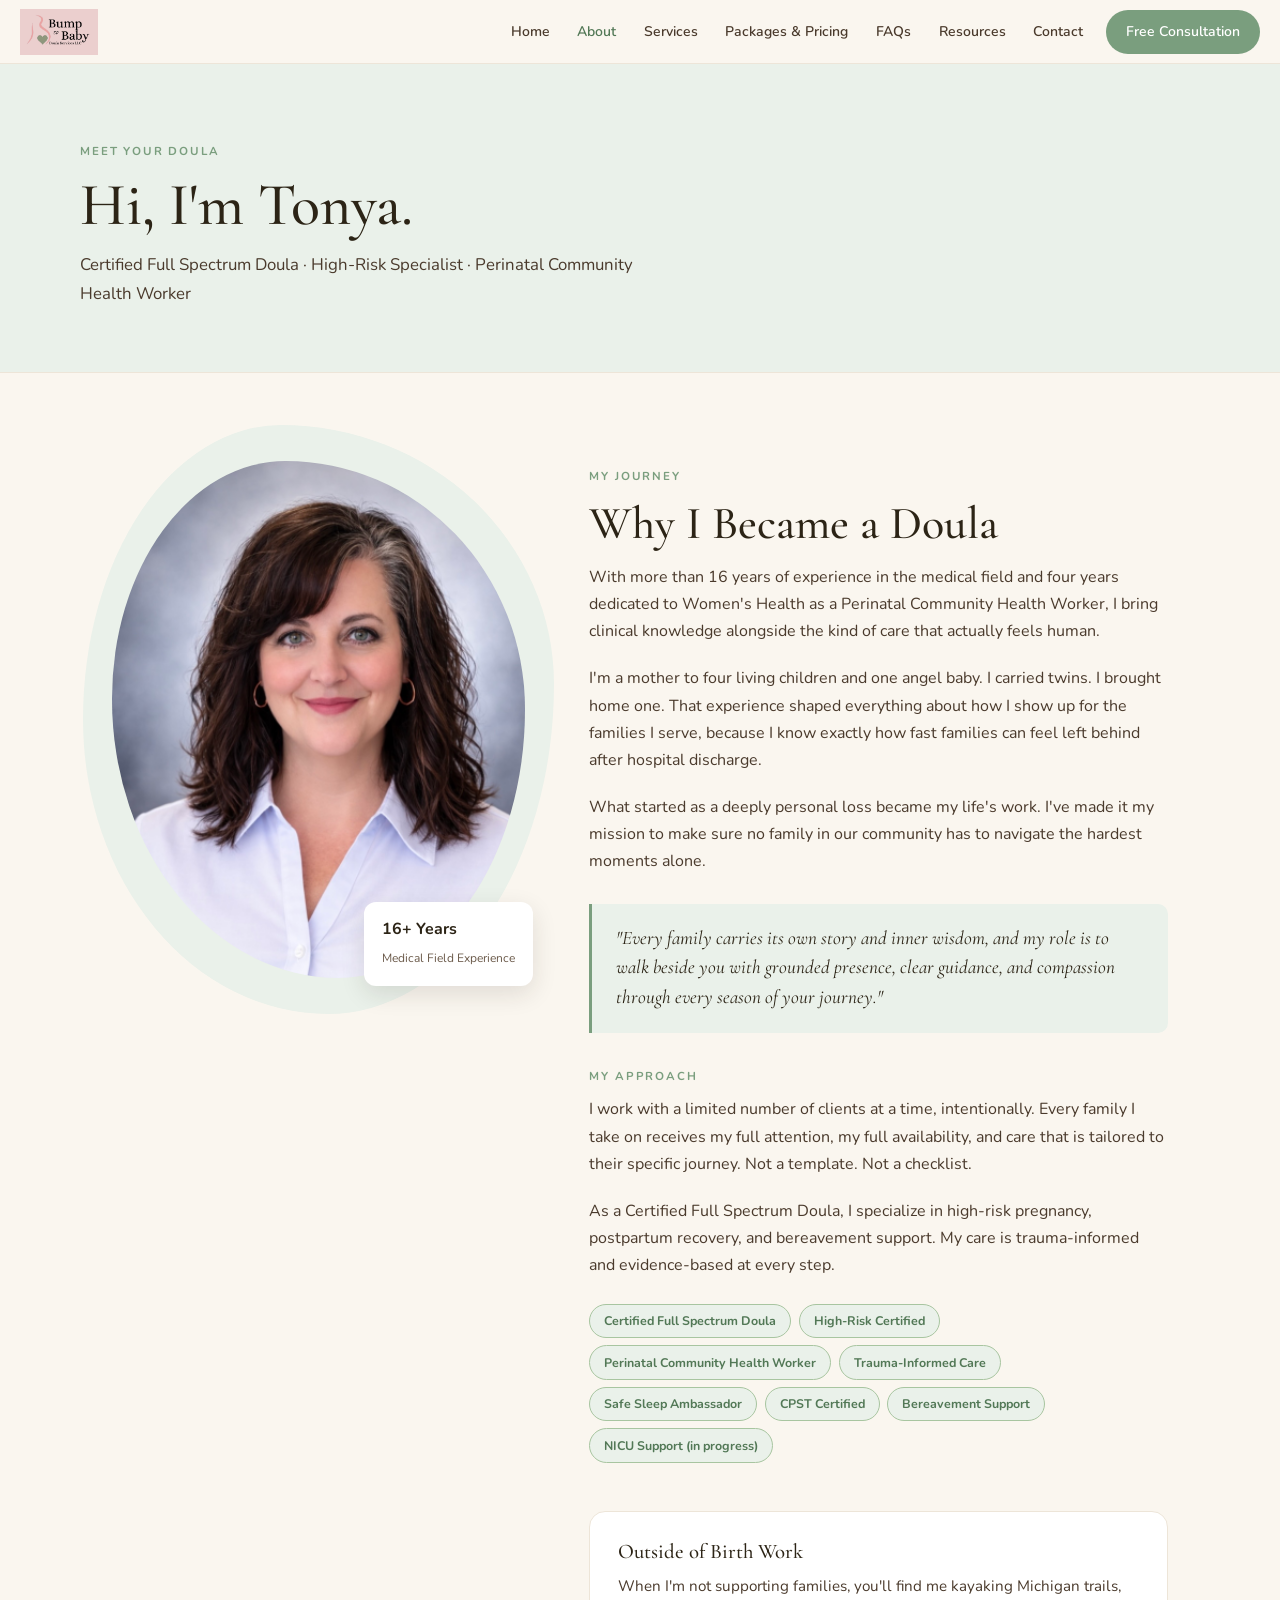
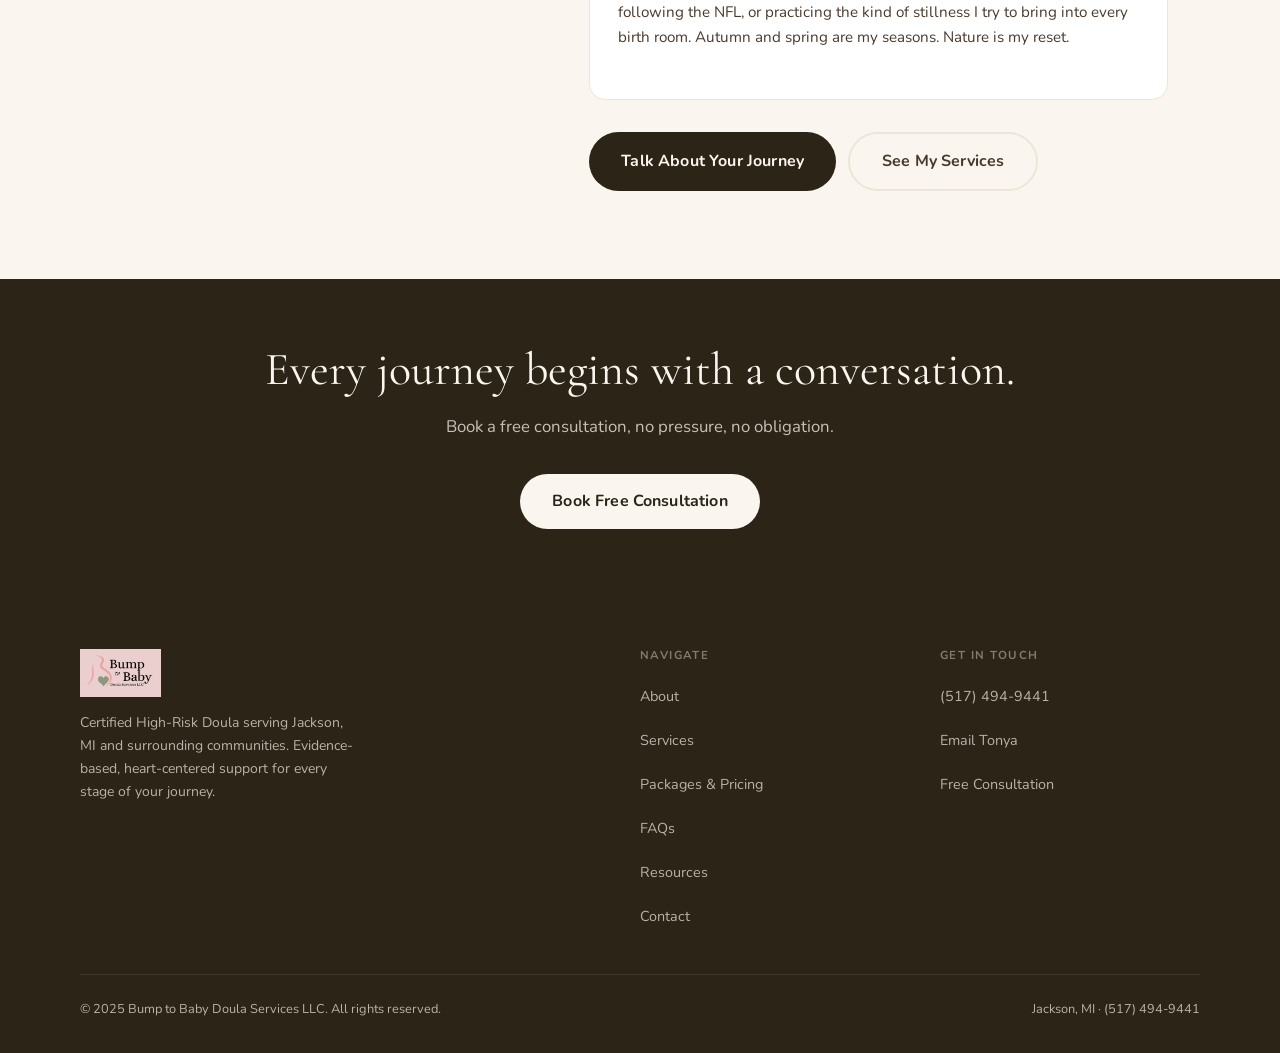
==== about.html @ 6fdf5f7a "Initial commit — Bump to Baby Doula Services website 7-page static site with carousel services, resp" ====
<!DOCTYPE html>
<html lang="en">
<head>
  <meta charset="UTF-8">
  <meta name="viewport" content="width=device-width, initial-scale=1.0">
  <title>About Tonya | Bump to Baby Doula Services</title>
  <meta name="description" content="Meet Tonya, Certified Full Spectrum Doula, High-Risk specialist, and Perinatal Community Health Worker serving Jackson, MI.">
  <link rel="stylesheet" href="styles.css">
  <style>
    .about-grid {
      display: grid;
      grid-template-columns: 1fr;
      gap: 3rem;
      align-items: start;
    }
    @media (min-width: 768px) {
      .about-grid { grid-template-columns: 5fr 7fr; gap: 4rem; }
    }

    .about-img-wrap { position: relative; }
    .about-blob {
      position: absolute; inset: -7%;
      background: var(--sage-pale);
      border-radius: 42% 58% 48% 52% / 50% 44% 56% 50%;
      z-index: 0;
    }
    .about-img-wrap img {
      position: relative; z-index: 1; width: 100%;
      border-radius: 42% 58% 45% 55% / 46% 48% 52% 54%;
      object-fit: cover; aspect-ratio: 4/5;
    }
    .about-cred-chip {
      position: absolute; bottom: -0.5rem; right: -0.5rem; z-index: 2;
      background: var(--white); border-radius: 12px;
      padding: 0.875rem 1.125rem;
      box-shadow: 0 8px 24px rgba(44,36,22,0.12);
    }
    .about-cred-chip strong { display: block; font-size: 1rem; color: var(--dark); }
    .about-cred-chip span { font-size: 0.75rem; color: var(--muted); }

    .about-text p { color: var(--mid); margin-bottom: 1.25rem; font-size: 1rem; }

    .pull-quote {
      background: var(--sage-pale);
      border-left: 3px solid var(--sage);
      border-radius: 0 10px 10px 0;
      padding: 1.25rem 1.5rem; margin: 1.75rem 0;
    }
    .pull-quote p {
      font-family: 'Cormorant Garamond', serif;
      font-size: 1.2rem; font-style: italic;
      color: var(--dark); line-height: 1.55; margin: 0;
    }

    .chip-row { display: flex; flex-wrap: wrap; gap: 0.45rem; margin-top: 1.5rem; }
    .chip {
      background: var(--sage-pale); color: var(--sage-dk);
      border: 1px solid var(--sage-lt);
      border-radius: 100px; padding: 0.35rem 0.875rem;
      font-size: 0.78rem; font-weight: 700;
    }

    .about-fun {
      margin-top: 3rem;
      background: var(--white);
      border: 1px solid var(--cream-dk);
      border-radius: 16px;
      padding: 1.75rem;
    }
    .about-fun h3 { font-size: 1.3rem; font-weight: 500; margin-bottom: 0.625rem; }
    .about-fun p { font-size: 0.95rem; color: var(--mid); }
  </style>
</head>
<body class="page-wrap" data-page="about.html">

<nav>
  <a href="index.html" class="nav-logo">
    <img src="Brand Assets/Logo.png" alt="Bump to Baby Doula Services">
  </a>
  <ul class="nav-links">
    <li><a href="index.html">Home</a></li>
    <li><a href="about.html">About</a></li>
    <li><a href="services.html">Services</a></li>
    <li><a href="packages.html">Packages &amp; Pricing</a></li>
    <li><a href="faq.html">FAQs</a></li>
    <li><a href="resources.html">Resources</a></li>
    <li><a href="contact.html">Contact</a></li>
    <li><a href="contact.html" class="nav-cta-btn">Free Consultation</a></li>
  </ul>
  <button class="hamburger" onclick="toggleMenu()" aria-label="Menu">
    <span></span><span></span><span></span>
  </button>
</nav>
<div class="mobile-menu" id="mob">
  <a href="index.html">Home</a>
  <a href="about.html">About</a>
  <a href="services.html">Services</a>
  <a href="packages.html">Packages &amp; Pricing</a>
  <a href="faq.html">FAQs</a>
  <a href="resources.html">Resources</a>
  <a href="contact.html">Contact</a>
  <a href="contact.html" class="mob-cta">Book Free Consultation</a>
</div>

<div class="page-hero">
  <div class="page-hero-in">
    <span class="lbl">Meet Your Doula</span>
    <h1>Hi, I'm Tonya.</h1>
    <p>Certified Full Spectrum Doula · High-Risk Specialist · Perinatal Community Health Worker</p>
  </div>
</div>

<section>
  <div class="inner">
    <div class="about-grid">
      <div class="about-img-wrap rev">
        <div class="about-blob"></div>
        <img src="hiii.png" alt="Tonya, Certified High-Risk Doula">
        <div class="about-cred-chip">
          <strong>16+ Years</strong>
          <span>Medical Field Experience</span>
        </div>
      </div>

      <div class="about-text rev" style="transition-delay:0.1s">
        <span class="lbl">My Journey</span>
        <h2 class="h2">Why I Became a Doula</h2>
        <p>With more than 16 years of experience in the medical field and four years dedicated to Women's Health as a Perinatal Community Health Worker, I bring clinical knowledge alongside the kind of care that actually feels human.</p>
        <p>I'm a mother to four living children and one angel baby. I carried twins. I brought home one. That experience shaped everything about how I show up for the families I serve, because I know exactly how fast families can feel left behind after hospital discharge.</p>
        <p>What started as a deeply personal loss became my life's work. I've made it my mission to make sure no family in our community has to navigate the hardest moments alone.</p>

        <div class="pull-quote">
          <p>"Every family carries its own story and inner wisdom, and my role is to walk beside you with grounded presence, clear guidance, and compassion through every season of your journey."</p>
        </div>

        <span class="lbl">My Approach</span>
        <p>I work with a limited number of clients at a time, intentionally. Every family I take on receives my full attention, my full availability, and care that is tailored to their specific journey. Not a template. Not a checklist.</p>
        <p>As a Certified Full Spectrum Doula, I specialize in high-risk pregnancy, postpartum recovery, and bereavement support. My care is trauma-informed and evidence-based at every step.</p>

        <div class="chip-row">
          <span class="chip">Certified Full Spectrum Doula</span>
          <span class="chip">High-Risk Certified</span>
          <span class="chip">Perinatal Community Health Worker</span>
          <span class="chip">Trauma-Informed Care</span>
          <span class="chip">Safe Sleep Ambassador</span>
          <span class="chip">CPST Certified</span>
          <span class="chip">Bereavement Support</span>
          <span class="chip">NICU Support (in progress)</span>
        </div>

        <div class="about-fun">
          <h3>Outside of Birth Work</h3>
          <p>When I'm not supporting families, you'll find me kayaking Michigan trails, following the NFL, or practicing the kind of stillness I try to bring into every birth room. Autumn and spring are my seasons. Nature is my reset.</p>
        </div>

        <div style="margin-top:2rem; display:flex; flex-wrap:wrap; gap:0.75rem;">
          <a href="contact.html" class="btn btn-dark">Talk About Your Journey</a>
          <a href="services.html" class="btn btn-outline">See My Services</a>
        </div>
      </div>
    </div>
  </div>
</section>

<div class="cta-band">
  <h2>Every journey begins with a conversation.</h2>
  <p>Book a free consultation, no pressure, no obligation.</p>
  <a href="contact.html" class="btn btn-white">Book Free Consultation</a>
</div>

<footer>
  <div class="footer-in">
    <div class="footer-top">
      <div class="f-brand">
        <img src="Brand Assets/Logo.png" alt="Bump to Baby Doula Services">
        <p>Certified High-Risk Doula serving Jackson, MI and surrounding communities. Evidence-based, heart-centered support for every stage of your journey.</p>
      </div>
      <div class="f-col">
        <h4>Navigate</h4>
        <ul>
          <li><a href="about.html">About</a></li>
          <li><a href="services.html">Services</a></li>
          <li><a href="packages.html">Packages &amp; Pricing</a></li>
          <li><a href="faq.html">FAQs</a></li>
          <li><a href="resources.html">Resources</a></li>
          <li><a href="contact.html">Contact</a></li>
        </ul>
      </div>
      <div class="f-col">
        <h4>Get in Touch</h4>
        <ul>
          <li><a href="tel:5174949441">(517) 494-9441</a></li>
          <li><a href="mailto:bumpbabydoulaservices@gmail.com">Email Tonya</a></li>
          <li><a href="contact.html">Free Consultation</a></li>
        </ul>
      </div>
    </div>
    <div class="footer-bot">
      <p>&copy; 2025 Bump to Baby Doula Services LLC. All rights reserved.</p>
      <p>Jackson, MI · (517) 494-9441</p>
    </div>
  </div>
</footer>

<script>
  function toggleMenu() { document.getElementById('mob').classList.toggle('open'); }
  document.addEventListener('click', e => {
    const mob = document.getElementById('mob');
    if (mob.classList.contains('open') && !mob.contains(e.target) && !e.target.closest('.hamburger')) mob.classList.remove('open');
  });
  const page = location.pathname.split('/').pop() || 'index.html';
  document.querySelectorAll('.nav-links a, .mobile-menu a').forEach(a => {
    if (a.getAttribute('href') === page) a.classList.add('active');
  });
  const io = new IntersectionObserver(entries => {
    entries.forEach(e => { if (e.isIntersecting) { e.target.classList.add('in'); io.unobserve(e.target); } });
  }, { threshold: 0.1, rootMargin: '0px 0px -30px 0px' });
  document.querySelectorAll('.rev').forEach(el => io.observe(el));
</script>
</body>
</html>
---- styles.css ----
/* ================================================
   styles.css — Bump to Baby Doula Services LLC
   Mobile-first. All tap targets ≥ 44px.
   ================================================ */

@import url('https://fonts.googleapis.com/css2?family=Cormorant+Garamond:ital,wght@0,400;0,500;0,600;1,400;1,500;1,600&family=Nunito:wght@400;500;600;700&display=swap');

:root {
  --cream:      #FAF6EF;
  --cream-dk:   #EDE5D8;
  --sage:       #7A9E7E;
  --sage-dk:    #527856;   /* darker sage, 4.6:1 on white */
  --sage-lt:    #A8C5A0;
  --sage-pale:  #EAF1EA;
  --rose:       #B89090;
  --rose-pale:  #F5EDEC;
  --dark:       #2C2416;
  --mid:        #4A3A2C;   /* 7:1 on --cream */
  --muted:      #6B5A4A;   /* 4.6:1 on --cream */
  --white:      #ffffff;
}

*, *::before, *::after { margin: 0; padding: 0; box-sizing: border-box; }
html { scroll-behavior: smooth; }

body {
  font-family: 'Nunito', sans-serif;
  background: var(--cream);
  color: var(--dark);
  font-size: 17px;
  line-height: 1.7;
  -webkit-font-smoothing: antialiased;
}

h1, h2, h3, h4 {
  font-family: 'Cormorant Garamond', serif;
  line-height: 1.15;
  color: var(--dark);
}

img { display: block; max-width: 100%; }
a { text-decoration: none; }
button { font-family: 'Nunito', sans-serif; }

/* ── BUTTONS ─────────────────────────────────── */

.btn {
  display: inline-flex;
  align-items: center;
  justify-content: center;
  min-height: 50px;
  padding: 0.875rem 2rem;
  border-radius: 100px;
  font-family: 'Nunito', sans-serif;
  font-weight: 700;
  font-size: 1rem;
  cursor: pointer;
  border: none;
  transition: background 0.2s, transform 0.15s, border-color 0.2s, color 0.2s;
  letter-spacing: 0.01em;
}

.btn-sage  { background: var(--sage);   color: #fff; }
.btn-sage:hover  { background: var(--sage-dk); transform: translateY(-1px); }

.btn-dark  { background: var(--dark);   color: var(--cream); }
.btn-dark:hover  { background: #3d3422; transform: translateY(-1px); }

.btn-outline {
  background: transparent;
  color: var(--mid);
  border: 2px solid var(--cream-dk);
}
.btn-outline:hover { border-color: var(--sage); color: var(--sage); }

.btn-white { background: var(--cream); color: var(--dark); }
.btn-white:hover { background: #fff; }

/* Full-width on mobile */
@media (max-width: 600px) {
  .btn-hero { width: 100%; font-size: 1.05rem; min-height: 56px; }
}

/* Arrow link */
.arr-link {
  display: inline-flex;
  align-items: center;
  gap: 0.3rem;
  color: var(--sage-dk);
  font-weight: 700;
  font-size: 0.925rem;
  transition: gap 0.2s;
  min-height: 44px;
}
.arr-link:hover { gap: 0.55rem; }
.arr-link::after { content: '→'; }

/* ── NAVIGATION ──────────────────────────────── */

nav {
  position: fixed;
  top: 0; left: 0; right: 0;
  z-index: 200;
  background: rgba(250,246,239,0.97);
  backdrop-filter: blur(10px);
  -webkit-backdrop-filter: blur(10px);
  border-bottom: 1px solid var(--cream-dk);
  height: 64px;
  display: flex;
  align-items: center;
  padding: 0 1.25rem;
  justify-content: space-between;
}

.nav-logo img { height: 46px; width: auto; }

.nav-links {
  display: none;
  list-style: none;
  align-items: center;
  gap: 0.125rem;
}

.nav-links a {
  display: flex;
  align-items: center;
  min-height: 44px;
  padding: 0 0.8rem;
  font-size: 0.875rem;
  font-weight: 600;
  color: var(--mid);
  border-radius: 8px;
  transition: color 0.2s, background 0.2s;
  white-space: nowrap;
}
.nav-links a:hover       { color: var(--sage); background: var(--sage-pale); }
.nav-links a.active      { color: var(--sage-dk); }
.nav-links .nav-cta-btn  {
  background: var(--sage) !important;
  color: #fff !important;
  border-radius: 100px !important;
  padding: 0 1.25rem !important;
  margin-left: 0.5rem;
}
.nav-links .nav-cta-btn:hover { background: var(--sage-dk) !important; }

/* Hamburger */
.hamburger {
  background: none; border: none; cursor: pointer;
  display: flex; flex-direction: column; gap: 5px;
  align-items: center; justify-content: center;
  min-width: 44px; min-height: 44px; padding: 10px;
}
.hamburger span {
  display: block; width: 22px; height: 2px;
  background: var(--dark); border-radius: 2px;
  transition: all 0.3s;
}

/* Mobile menu */
.mobile-menu {
  display: none;
  position: fixed;
  top: 64px; left: 0; right: 0;
  z-index: 199;
  background: var(--cream);
  border-bottom: 2px solid var(--cream-dk);
  flex-direction: column;
}
.mobile-menu.open { display: flex; }

.mobile-menu a {
  display: flex;
  align-items: center;
  min-height: 52px;
  padding: 0 1.5rem;
  border-bottom: 1px solid var(--cream-dk);
  font-size: 1rem;
  font-weight: 600;
  color: var(--mid);
  transition: color 0.2s, background 0.2s;
}
.mobile-menu a:last-of-type { border-bottom: none; }
.mobile-menu a:hover  { color: var(--sage); background: var(--sage-pale); }
.mobile-menu a.active { color: var(--sage-dk); background: var(--sage-pale); }

.mob-cta {
  margin: 1rem 1.5rem 1.25rem;
  background: var(--dark) !important;
  color: var(--cream) !important;
  border-radius: 10px !important;
  justify-content: center !important;
  border-bottom: none !important;
  font-size: 1rem !important;
  font-weight: 700 !important;
  min-height: 52px !important;
}
.mob-cta:hover { background: #3d3422 !important; }

@media (min-width: 820px) {
  .nav-links { display: flex; }
  .hamburger { display: none; }
}

/* ── LAYOUT ──────────────────────────────────── */

.page-wrap { padding-top: 64px; }

.inner {
  max-width: 1120px;
  margin: 0 auto;
  padding: 4rem 1.25rem;
}
@media (min-width: 768px) { .inner { padding: 5.5rem 2rem; } }

/* ── TYPE UTILITIES ──────────────────────────── */

.lbl {
  display: inline-block;
  font-size: 0.72rem;
  font-weight: 700;
  letter-spacing: 0.16em;
  text-transform: uppercase;
  color: var(--sage);
  margin-bottom: 0.625rem;
}

.h2 {
  font-size: clamp(1.875rem, 5vw, 2.875rem);
  font-weight: 500;
  margin-bottom: 0.875rem;
}

.sub {
  font-size: 1.05rem;
  color: var(--mid);
  line-height: 1.75;
  max-width: 640px;
  margin-bottom: 2.5rem;
}

.tc { text-align: center; }
.tc .sub { margin-left: auto; margin-right: auto; }

/* ── SCROLL REVEAL ───────────────────────────── */

.rev {
  opacity: 0;
  transform: translateY(18px);
  transition: opacity 0.55s ease, transform 0.55s ease;
}
.rev.d1 { transition-delay: 0.08s; }
.rev.d2 { transition-delay: 0.16s; }
.rev.d3 { transition-delay: 0.24s; }
.rev.in { opacity: 1; transform: none; }

/* ── PAGE HERO (inner pages) ─────────────────── */

.page-hero {
  background: var(--sage-pale);
  border-bottom: 1px solid var(--cream-dk);
  padding: 3.5rem 1.25rem 3rem;
}
@media (min-width: 768px) { .page-hero { padding: 4.5rem 2rem 4rem; } }

.page-hero-in { max-width: 1120px; margin: 0 auto; }

.page-hero h1 {
  font-size: clamp(2.25rem, 6vw, 3.75rem);
  font-weight: 500;
  margin-bottom: 0.75rem;
  line-height: 1.1;
}
.page-hero p {
  font-size: 1.05rem;
  color: var(--mid);
  max-width: 560px;
  line-height: 1.75;
}

/* ── TESTIMONIALS ────────────────────────────── */

#testimonials-section { background: var(--sage-pale); }

.test-grid {
  display: grid;
  grid-template-columns: 1fr;
  gap: 1.25rem;
}
@media (min-width: 640px) { .test-grid { grid-template-columns: repeat(3, 1fr); } }

.test-card {
  background: var(--white);
  border-radius: 18px;
  padding: 2rem 1.75rem;
  border: 1px solid var(--cream-dk);
  position: relative;
}
.test-card::before {
  content: '\201C';
  font-family: 'Cormorant Garamond', serif;
  font-size: 6rem;
  color: var(--sage-lt);
  position: absolute;
  top: -0.75rem; left: 1.25rem;
  line-height: 1; opacity: 0.4;
  pointer-events: none;
}
.test-card blockquote {
  font-family: 'Cormorant Garamond', serif;
  font-size: 1.15rem;
  font-style: italic;
  color: var(--dark);
  line-height: 1.6;
  margin-bottom: 1rem;
  position: relative;
  z-index: 1;
}
.test-card cite {
  font-size: 0.82rem; font-weight: 700;
  color: var(--sage-dk); letter-spacing: 0.05em; font-style: normal;
}

/* ── CTA BAND ────────────────────────────────── */

.cta-band {
  background: var(--dark);
  padding: 4rem 1.25rem;
  text-align: center;
}
.cta-band h2 {
  color: var(--cream);
  font-size: clamp(1.875rem, 5vw, 2.875rem);
  font-weight: 400;
  margin-bottom: 1rem;
}
.cta-band p {
  color: rgba(250,246,239,0.75);
  font-size: 1.05rem;
  max-width: 520px;
  margin: 0 auto 2rem;
  line-height: 1.75;
}
@media (max-width: 600px) {
  .cta-band .btn { width: 100%; min-height: 56px; }
}

/* ── FOOTER ──────────────────────────────────── */

footer {
  background: var(--dark);
  color: rgba(250,246,239,0.68);
  padding: 3.5rem 1.25rem 2rem;
}
.footer-in { max-width: 1120px; margin: 0 auto; }
.footer-top {
  display: grid;
  grid-template-columns: 1fr;
  gap: 2.5rem;
  margin-bottom: 2.5rem;
}
@media (min-width: 640px) {
  .footer-top { grid-template-columns: 2fr 1fr 1fr; }
}
.f-brand img {
  display: block;
  width: auto;
  height: 48px;
  max-width: 160px;
  margin-bottom: 0.875rem;
}
.f-brand p { font-size: 0.875rem; line-height: 1.65; max-width: 280px; }

.f-col h4 {
  font-family: 'Nunito', sans-serif;
  font-size: 0.72rem;
  font-weight: 700;
  letter-spacing: 0.12em;
  text-transform: uppercase;
  color: rgba(250,246,239,0.42);
  margin-bottom: 1rem;
}
.f-col ul { list-style: none; display: flex; flex-direction: column; gap: 0.5rem; }
.f-col ul li a {
  display: flex;
  align-items: center;
  min-height: 36px;
  font-size: 0.9rem;
  color: rgba(250,246,239,0.68);
  transition: color 0.2s;
}
.f-col ul li a:hover { color: var(--sage-lt); }

.footer-bot {
  border-top: 1px solid rgba(250,246,239,0.1);
  padding-top: 1.5rem;
  display: flex;
  flex-wrap: wrap;
  justify-content: space-between;
  align-items: center;
  gap: 0.5rem;
}
.footer-bot p { font-size: 0.8rem; }

/* ── SHARED NAV + FOOTER SCRIPT HOOK ────────── */
/* JS sets .active on current-page link via data-page */
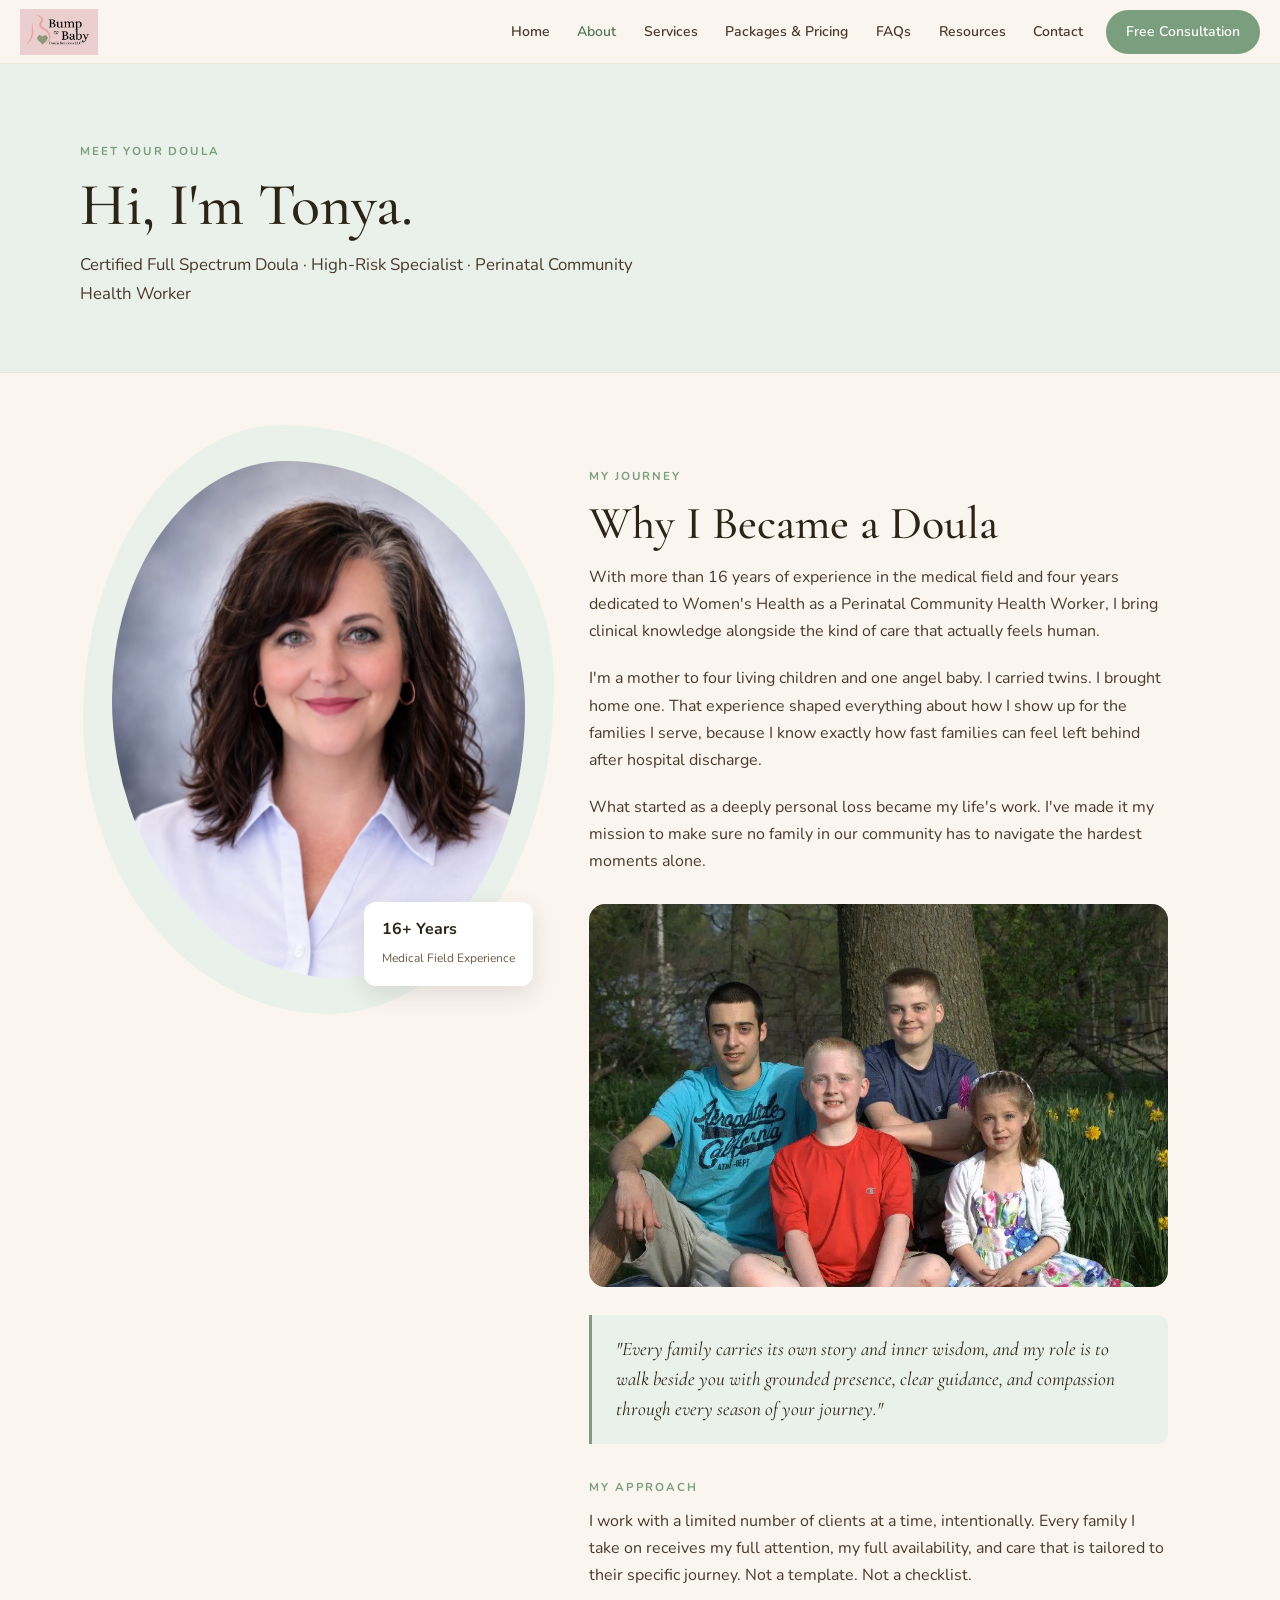
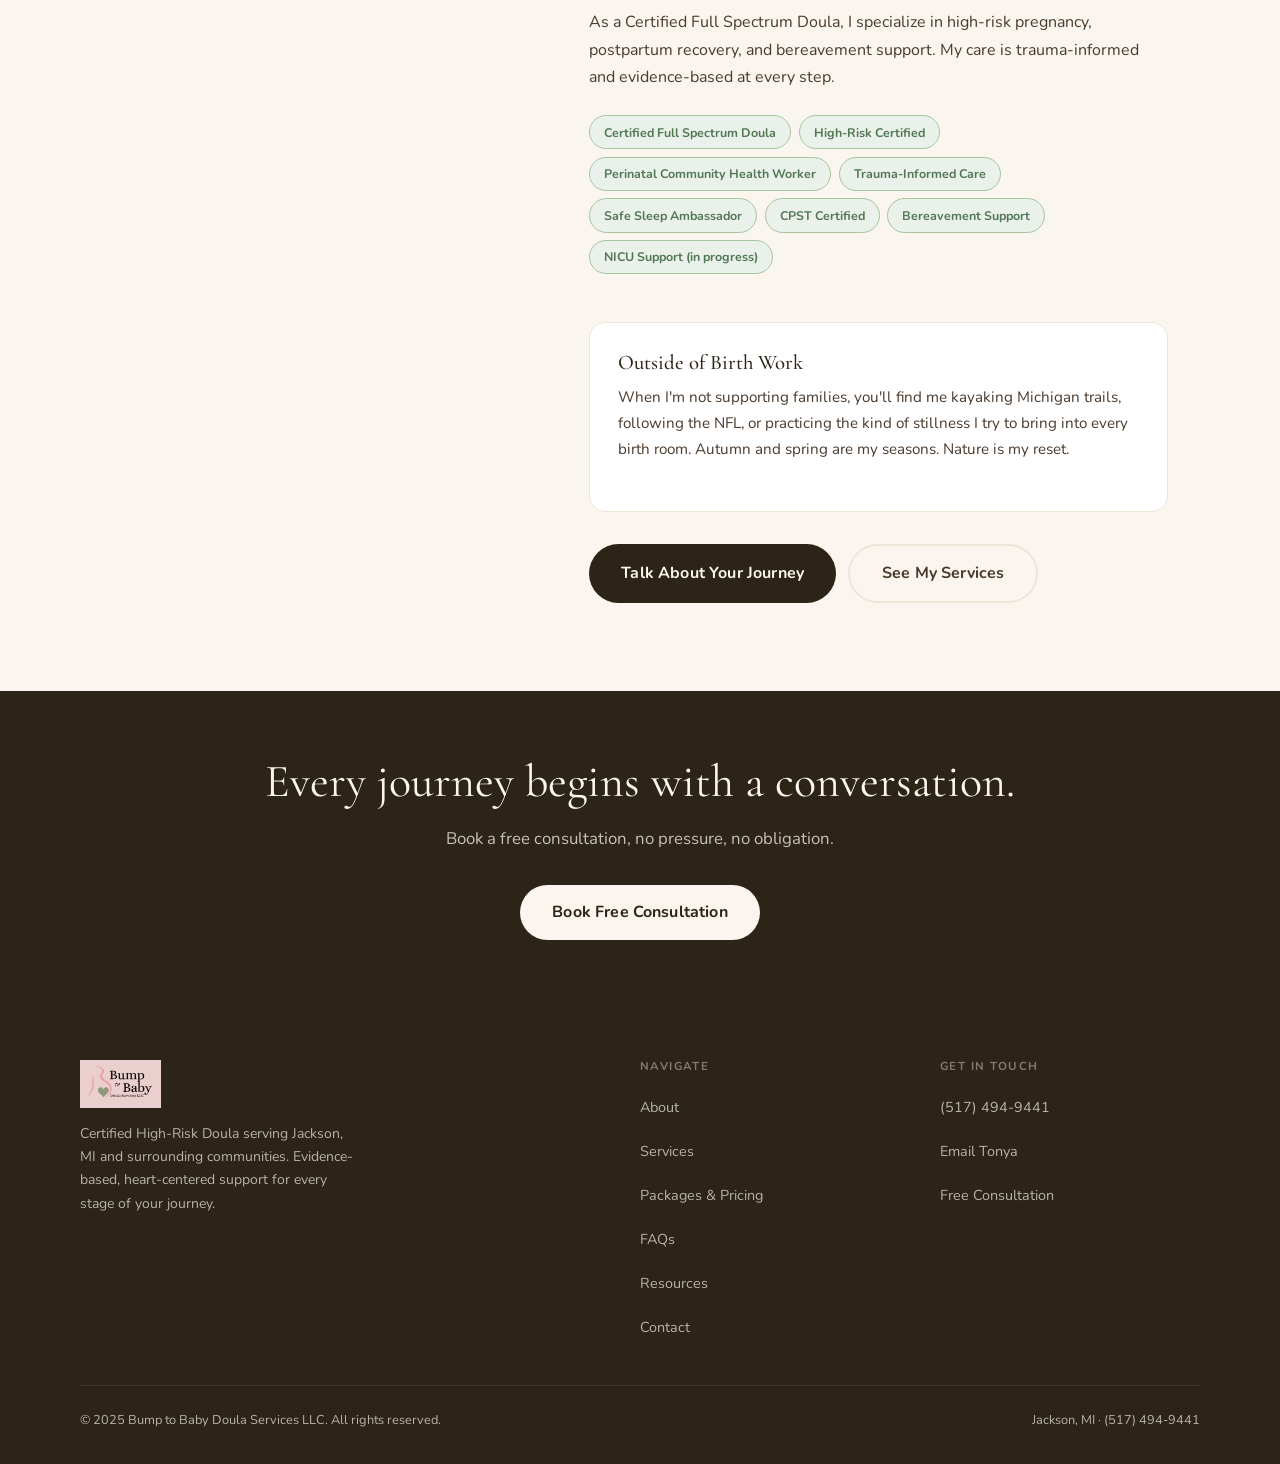
==== commit 369382d0: "Replace High-Risk service photo with Hospital.png; add family photo to about page - services.html: s" ====
--- a/about.html
+++ b/about.html
@@ -129,6 +129,10 @@
         <p>I'm a mother to four living children and one angel baby. I carried twins. I brought home one. That experience shaped everything about how I show up for the families I serve, because I know exactly how fast families can feel left behind after hospital discharge.</p>
         <p>What started as a deeply personal loss became my life's work. I've made it my mission to make sure no family in our community has to navigate the hardest moments alone.</p>
 
+        <div class="about-family-photo rev" style="margin: 1.75rem 0;">
+          <img src="Family.png" alt="Tonya with her family" style="width:100%; border-radius: 16px; object-fit: cover; display: block;">
+        </div>
+
         <div class="pull-quote">
           <p>"Every family carries its own story and inner wisdom, and my role is to walk beside you with grounded presence, clear guidance, and compassion through every season of your journey."</p>
         </div>
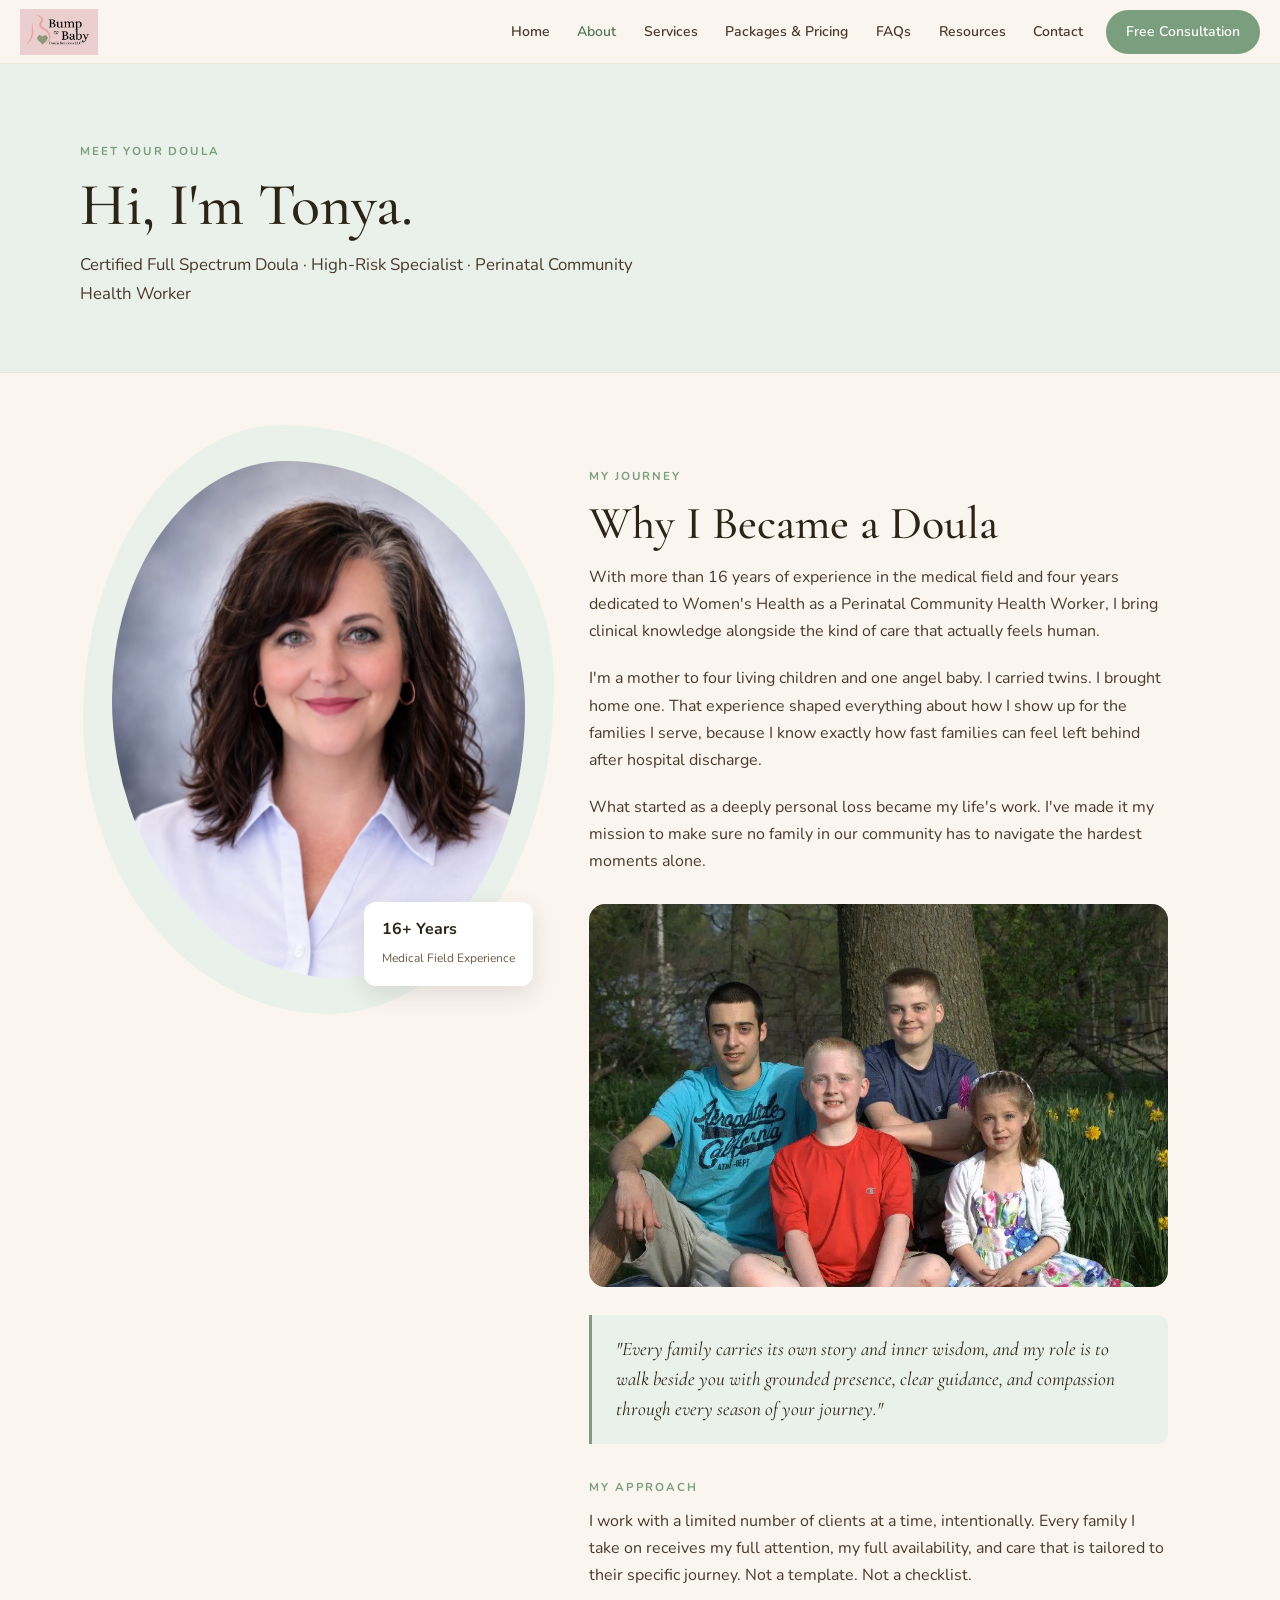
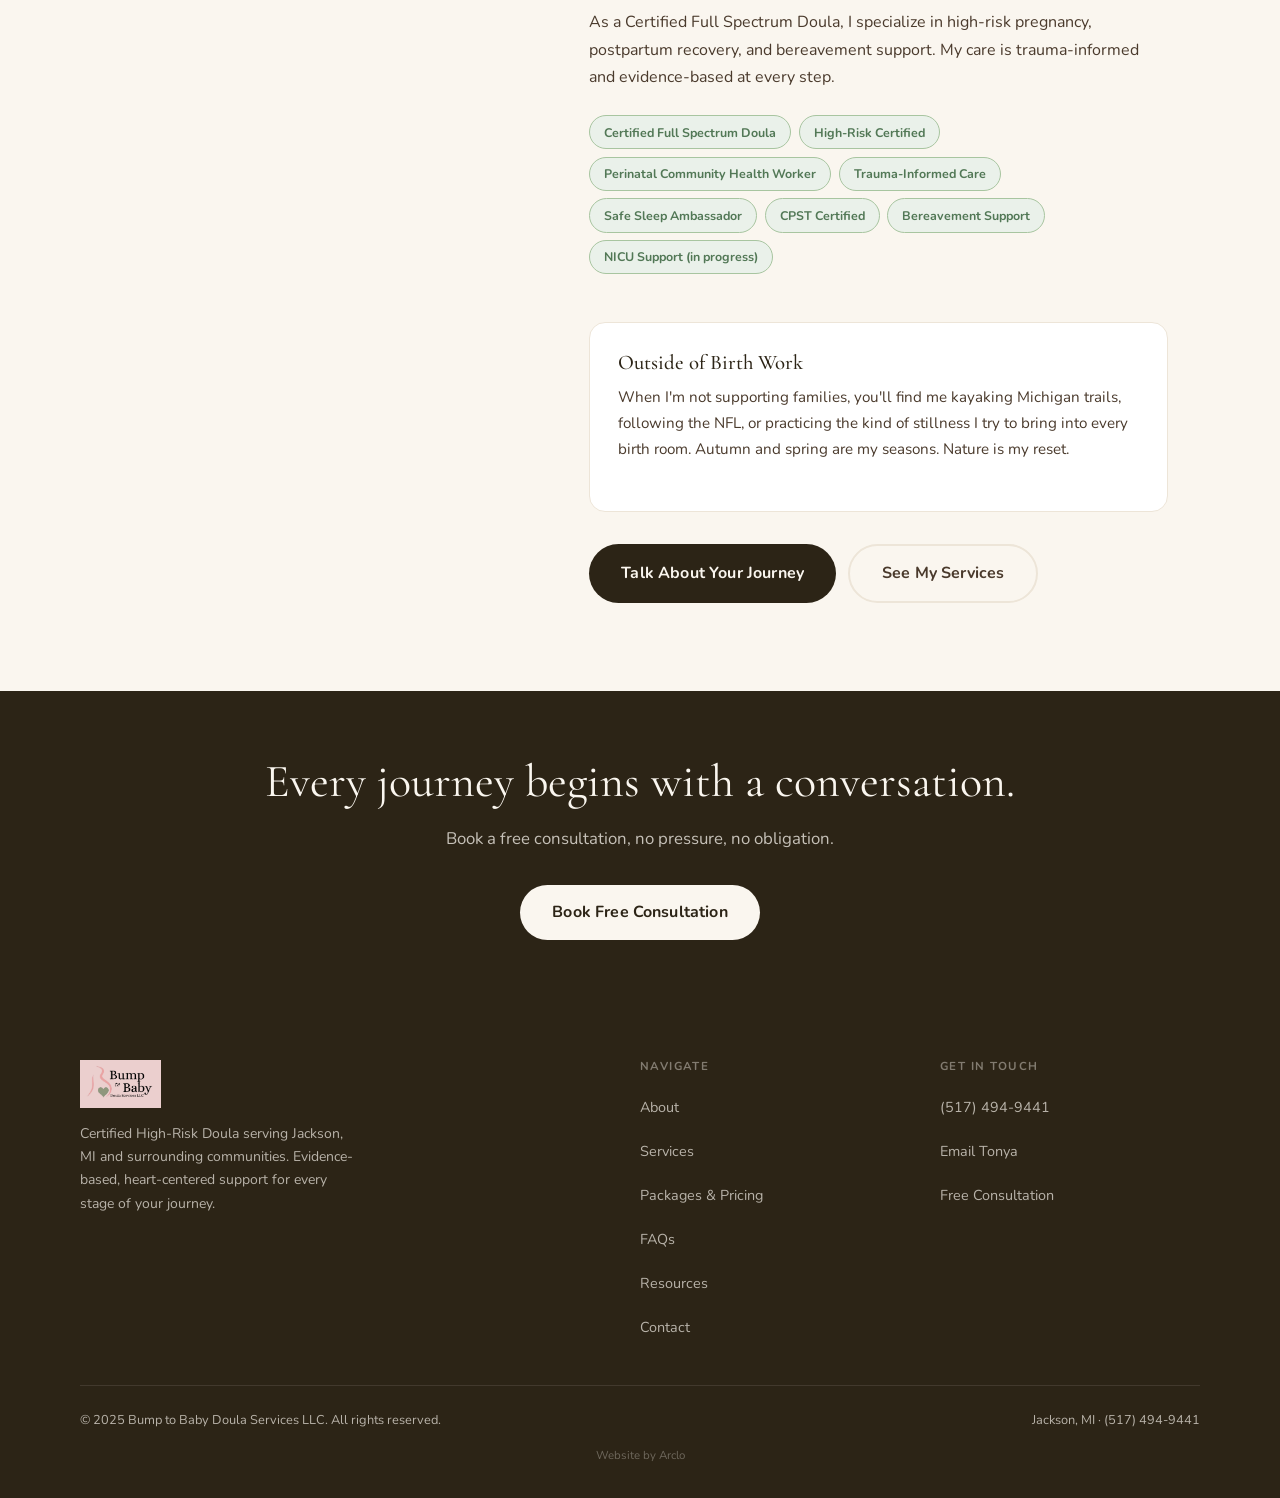
==== commit a7038287: "Add subtle 'Website by Arclo' credit to footer site-wide Co-Authored-By: Claude Sonnet 4.6 <noreply@" ====
--- a/about.html
+++ b/about.html
@@ -194,7 +194,7 @@
         <h4>Get in Touch</h4>
         <ul>
           <li><a href="tel:5174949441">(517) 494-9441</a></li>
-          <li><a href="mailto:bumpbabydoulaservices@gmail.com">Email Tonya</a></li>
+          <li><a href="mailto:hello@bumpbabydoula.com">Email Tonya</a></li>
           <li><a href="contact.html">Free Consultation</a></li>
         </ul>
       </div>
@@ -203,6 +203,7 @@
       <p>&copy; 2025 Bump to Baby Doula Services LLC. All rights reserved.</p>
       <p>Jackson, MI · (517) 494-9441</p>
     </div>
+    <p class="footer-credit">Website by <a href="https://getarclo.com" target="_blank" rel="noopener">Arclo</a></p>
   </div>
 </footer>
 
--- a/styles.css
+++ b/styles.css
@@ -402,5 +402,14 @@
 }
 .footer-bot p { font-size: 0.8rem; }
 
+.footer-credit {
+  font-size: 0.72rem;
+  color: rgba(250,246,239,0.32);
+  text-align: center;
+  margin-top: 0.875rem;
+}
+.footer-credit a { color: inherit; text-decoration: none; }
+.footer-credit a:hover { color: rgba(250,246,239,0.55); }
+
 /* ── SHARED NAV + FOOTER SCRIPT HOOK ────────── */
 /* JS sets .active on current-page link via data-page */
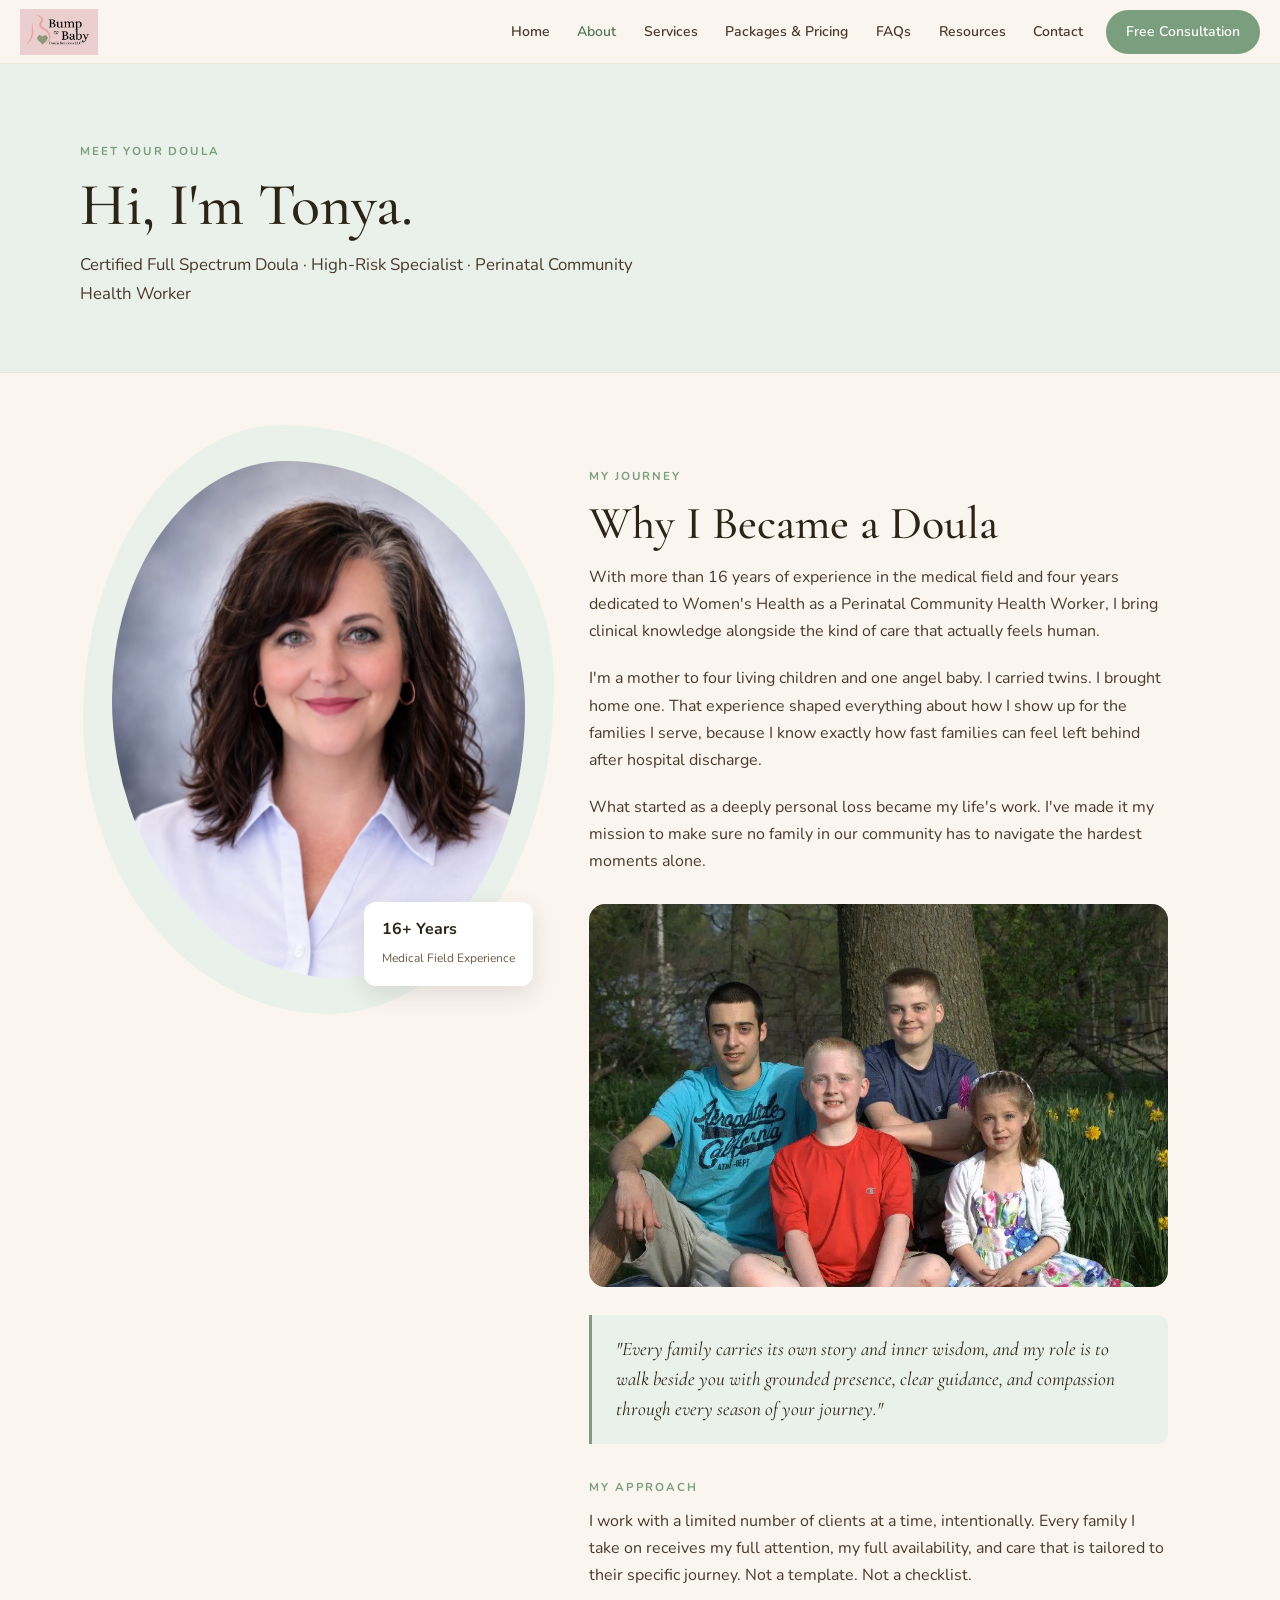
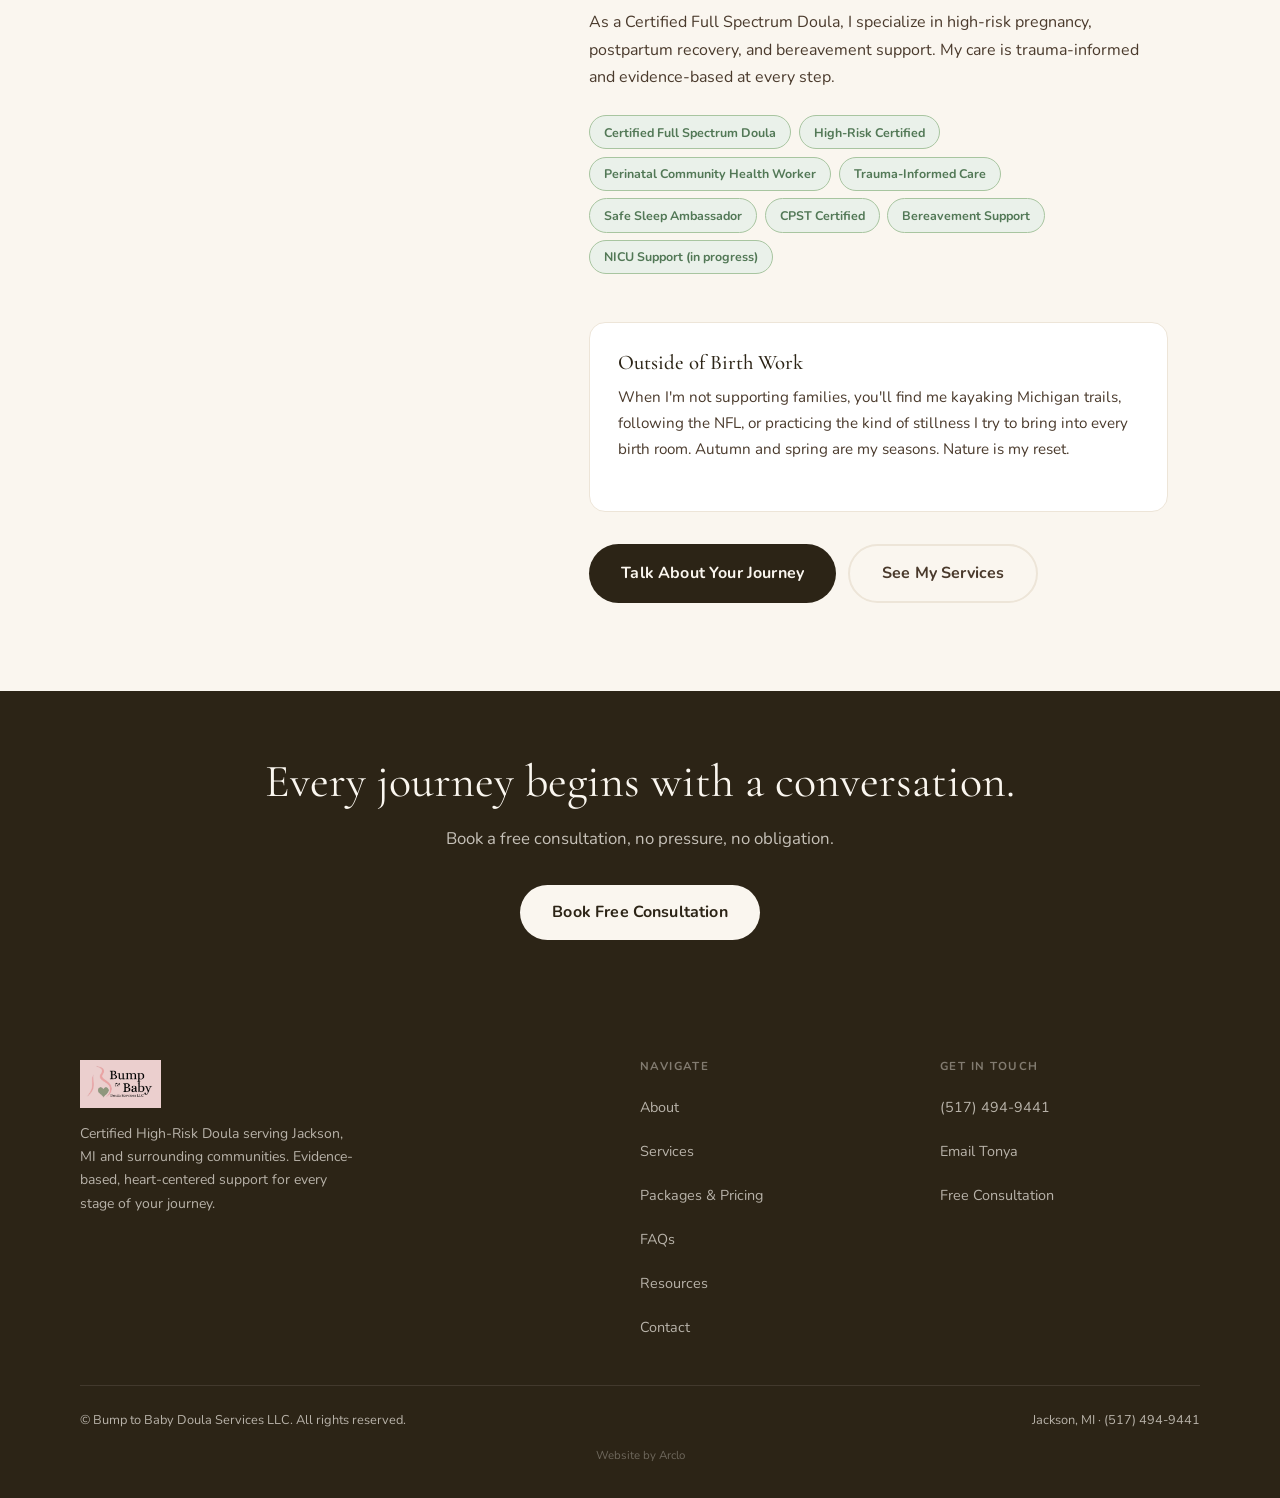
==== commit d057f48c: "Remove year from footer copyright across all pages Co-Authored-By: Claude Sonnet 4.6 <noreply@anthro" ====
--- a/about.html
+++ b/about.html
@@ -3,8 +3,15 @@
 <head>
   <meta charset="UTF-8">
   <meta name="viewport" content="width=device-width, initial-scale=1.0">
-  <title>About Tonya | Bump to Baby Doula Services</title>
-  <meta name="description" content="Meet Tonya, Certified Full Spectrum Doula, High-Risk specialist, and Perinatal Community Health Worker serving Jackson, MI.">
+  <title>Meet Tonya | Certified High-Risk Doula in Jackson, MI</title>
+  <meta name="description" content="Meet Tonya, Certified Full Spectrum Doula and High-Risk specialist with 16+ years of medical experience, serving families in Jackson, MI. Learn her story.">
+  <link rel="icon" type="image/png" href="Favicon.png">
+  <meta name="robots" content="index, follow">
+  <link rel="canonical" href="https://bumpbabydoula.com/about.html">
+  <meta property="og:title" content="Meet Tonya | Certified High-Risk Doula in Jackson, MI">
+  <meta property="og:description" content="Meet Tonya, Certified Full Spectrum Doula and High-Risk specialist with 16+ years of medical experience, serving families in Jackson, MI. Learn her story.">
+  <meta property="og:type" content="website">
+  <meta property="og:url" content="https://bumpbabydoula.com/about.html">
   <link rel="stylesheet" href="styles.css">
   <style>
     .about-grid {
@@ -200,7 +207,7 @@
       </div>
     </div>
     <div class="footer-bot">
-      <p>&copy; 2025 Bump to Baby Doula Services LLC. All rights reserved.</p>
+      <p>&copy; Bump to Baby Doula Services LLC. All rights reserved.</p>
       <p>Jackson, MI · (517) 494-9441</p>
     </div>
     <p class="footer-credit">Website by <a href="https://getarclo.com" target="_blank" rel="noopener">Arclo</a></p>
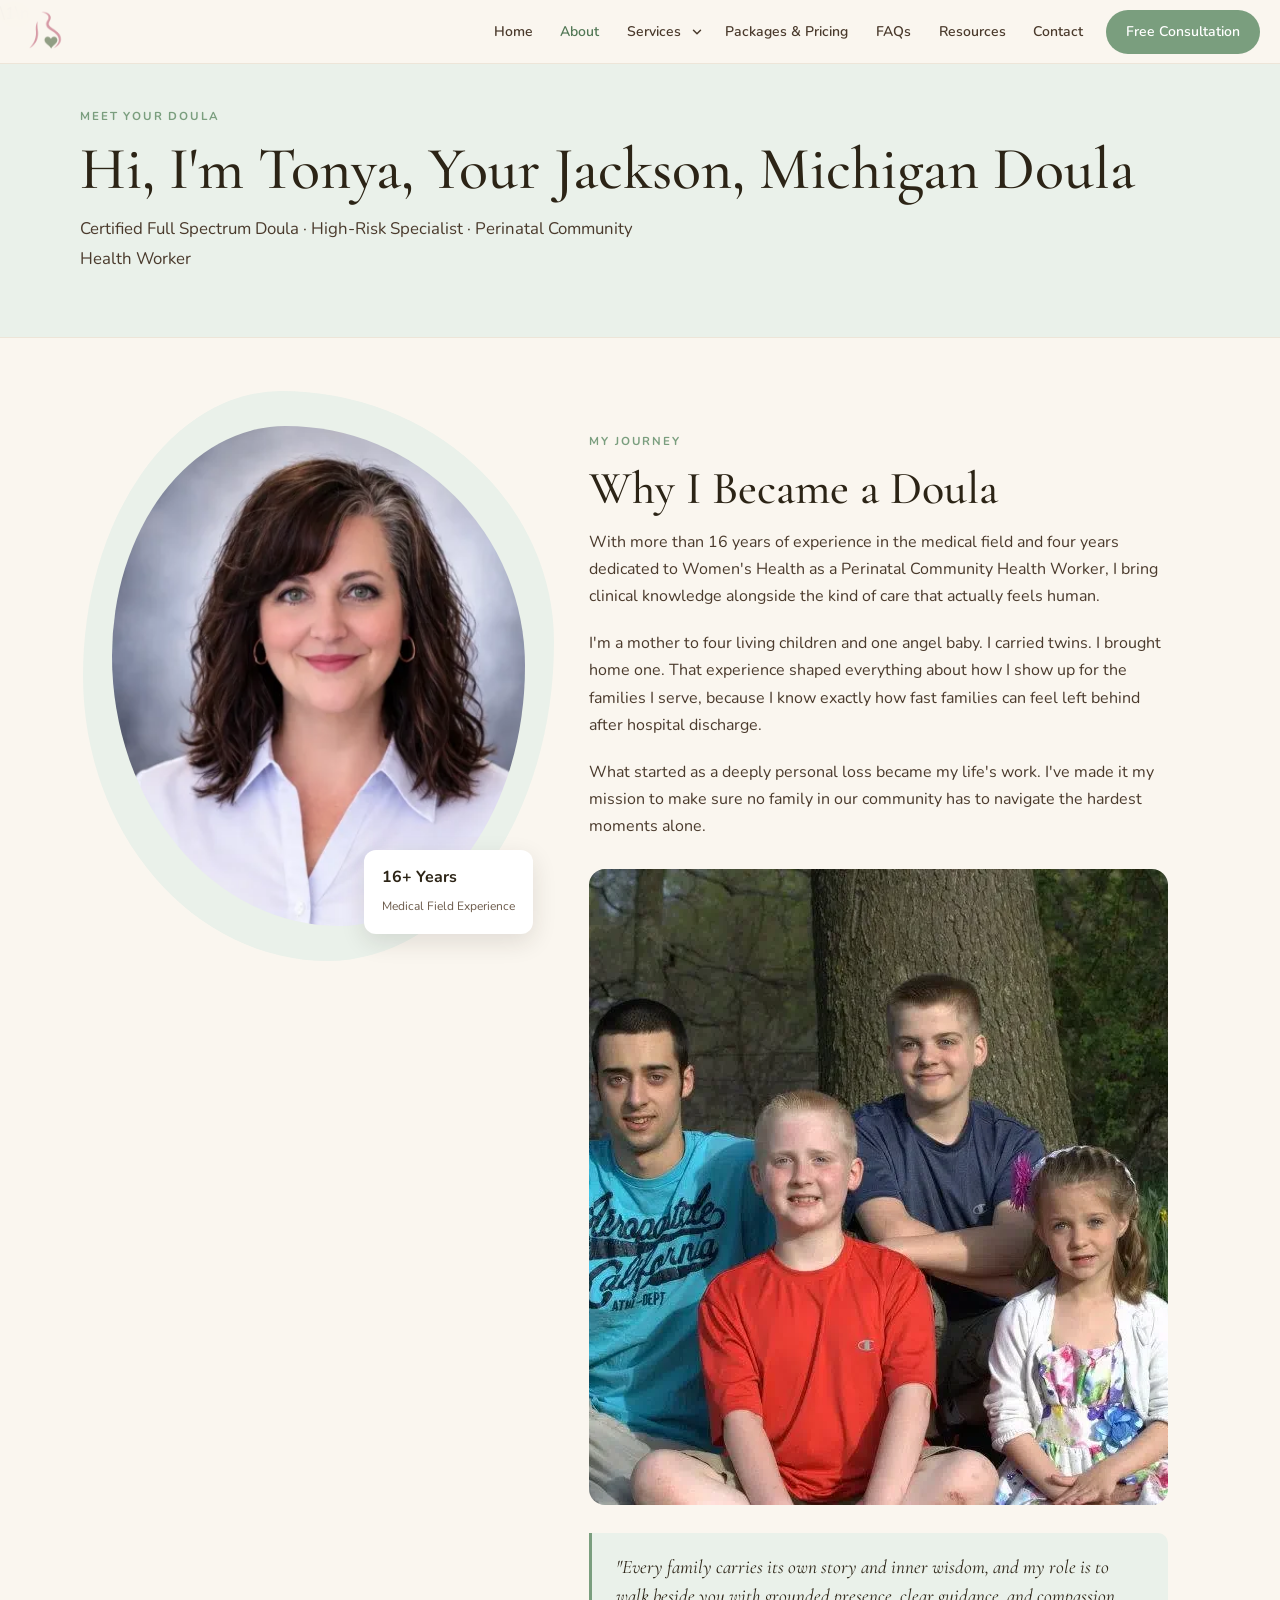
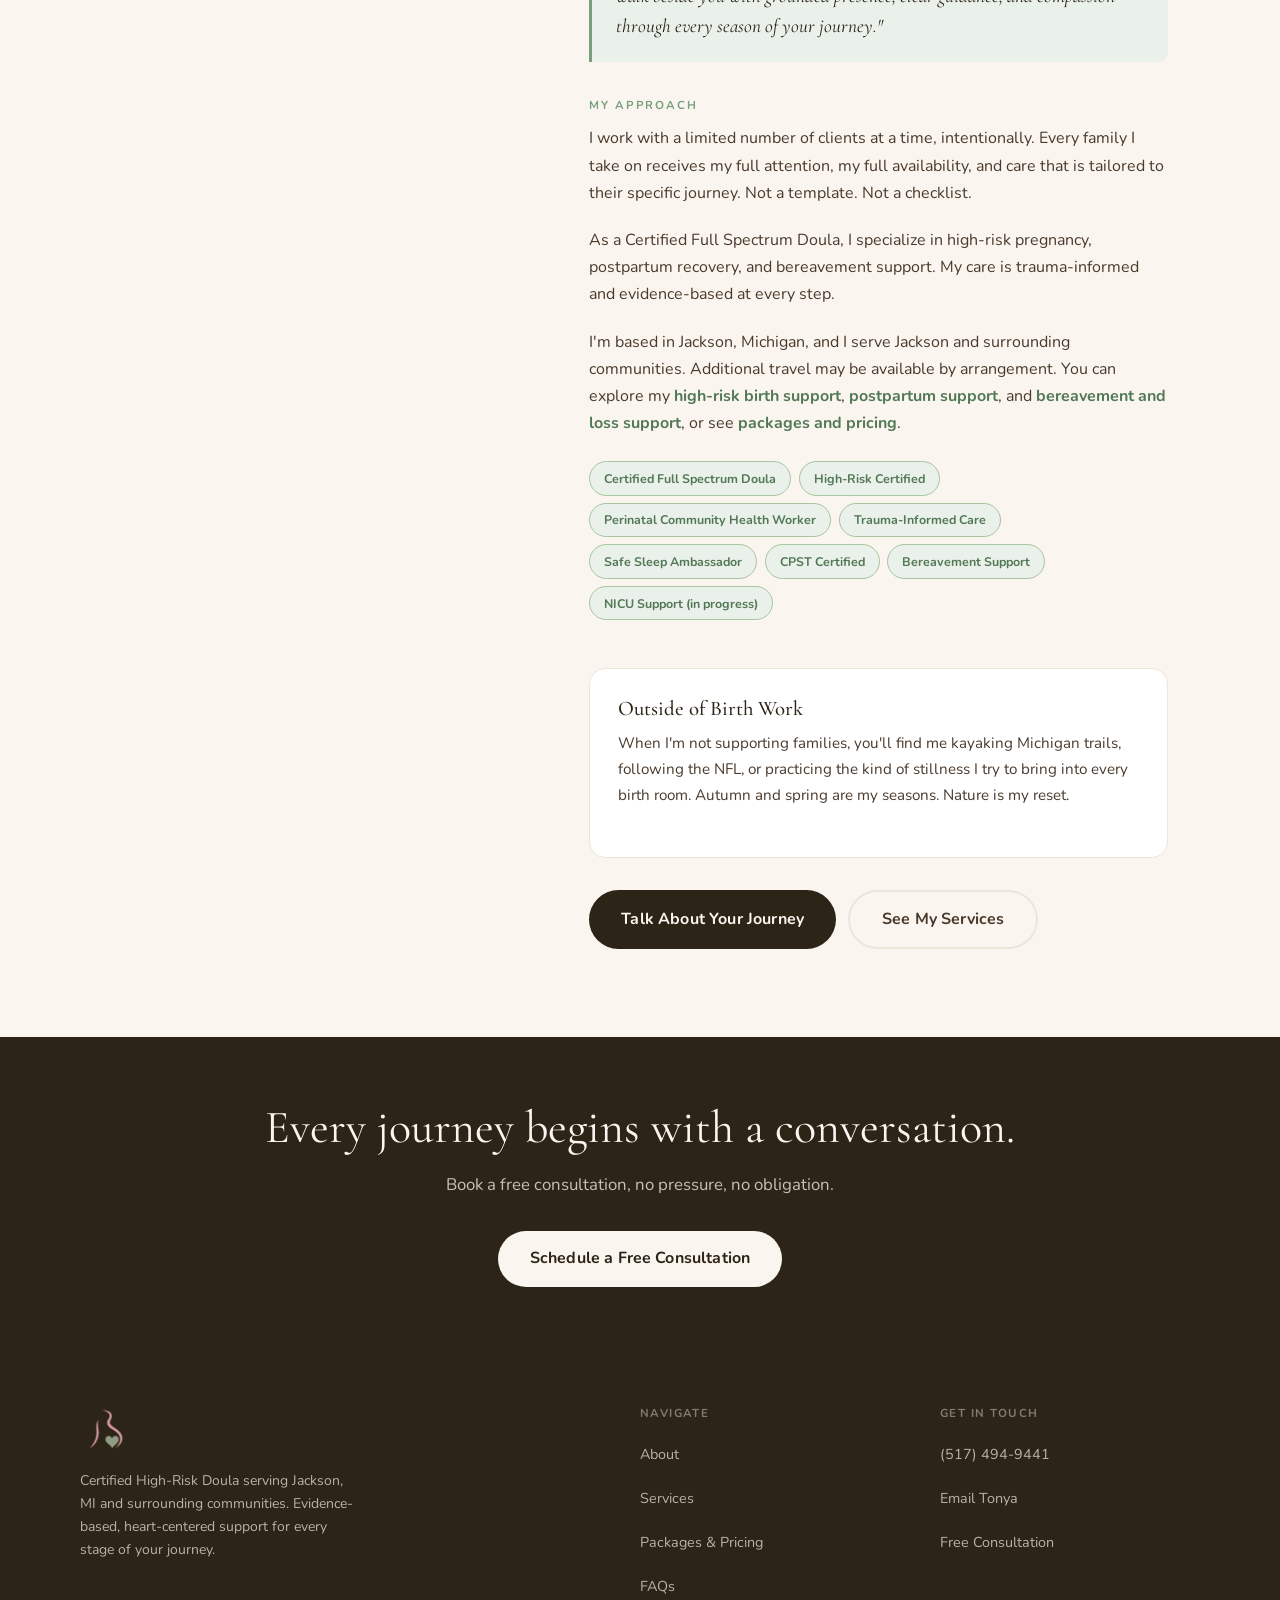
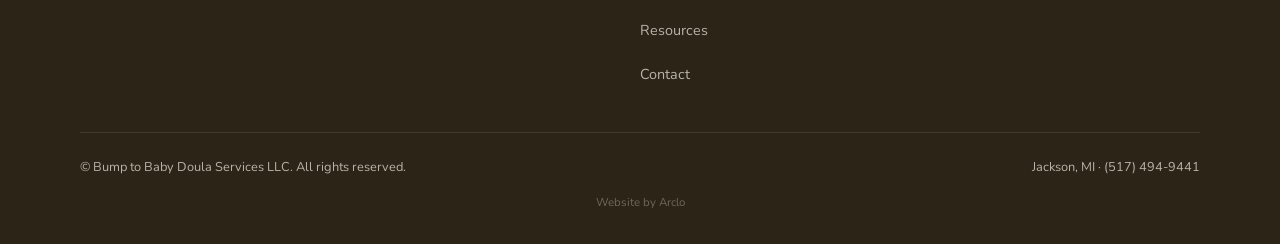
==== commit 79d8254b: "Local SEO, Services dropdown, and performance pass - Canonicals, og:url, JSON-LD and sitemap now use" ====
--- a/about.html
+++ b/about.html
@@ -3,16 +3,28 @@
 <head>
   <meta charset="UTF-8">
   <meta name="viewport" content="width=device-width, initial-scale=1.0">
-  <title>Meet Tonya | Certified High-Risk Doula in Jackson, MI</title>
-  <meta name="description" content="Meet Tonya, Certified Full Spectrum Doula and High-Risk specialist with 16+ years of medical experience, serving families in Jackson, MI. Learn her story.">
-  <link rel="icon" type="image/png" href="Favicon.png">
+  <title>Meet Tonya | Jackson, MI Doula | Bump to Baby</title>
+  <meta name="description" content="Meet Tonya, a Certified Full Spectrum Doula and Perinatal Community Health Worker with 16+ years in the medical field, supporting families in Jackson, MI.">
+  <link rel="icon" type="image/png" href="Favicon-sm.png">
   <meta name="robots" content="index, follow">
-  <link rel="canonical" href="https://bumpbabydoula.com/about.html">
-  <meta property="og:title" content="Meet Tonya | Certified High-Risk Doula in Jackson, MI">
-  <meta property="og:description" content="Meet Tonya, Certified Full Spectrum Doula and High-Risk specialist with 16+ years of medical experience, serving families in Jackson, MI. Learn her story.">
+  <link rel="canonical" href="https://www.bumpbabydoula.com/about.html">
+  <meta property="og:title" content="Meet Tonya | Jackson, MI Doula | Bump to Baby">
+  <meta property="og:description" content="Meet Tonya, a Certified Full Spectrum Doula and Perinatal Community Health Worker with 16+ years in the medical field, supporting families in Jackson, MI.">
   <meta property="og:type" content="website">
-  <meta property="og:url" content="https://bumpbabydoula.com/about.html">
+  <meta property="og:site_name" content="Bump to Baby Doula Services">
+  <meta property="og:locale" content="en_US">
+  <meta property="og:url" content="https://www.bumpbabydoula.com/about.html">
+  <meta property="og:image" content="https://www.bumpbabydoula.com/og-image.jpg">
+  <meta property="og:image:type" content="image/jpeg">
+  <meta property="og:image:width" content="1200">
+  <meta property="og:image:height" content="630">
+  <meta property="og:image:alt" content="Bump to Baby Doula Services, Jackson, MI: You deserve support that stays with you">
+  <meta name="twitter:card" content="summary_large_image">
+  <link rel="preconnect" href="https://fonts.googleapis.com">
+  <link rel="preconnect" href="https://fonts.gstatic.com" crossorigin>
+  <link rel="stylesheet" href="https://fonts.googleapis.com/css2?family=Cormorant+Garamond:ital,wght@0,400;0,500;0,600;1,400;1,500;1,600&family=Nunito:wght@400;500;600;700&display=swap">
   <link rel="stylesheet" href="styles.css">
+  <script src="nav.js" defer></script>
   <style>
     .about-grid {
       display: grid;
@@ -77,31 +89,93 @@
     .about-fun h3 { font-size: 1.3rem; font-weight: 500; margin-bottom: 0.625rem; }
     .about-fun p { font-size: 0.95rem; color: var(--mid); }
   </style>
+  <script type="application/ld+json">
+{
+  "@context": "https://schema.org",
+  "@type": "Person",
+  "@id": "https://www.bumpbabydoula.com/about.html#tonya",
+  "name": "Tonya",
+  "jobTitle": "Doula",
+  "url": "https://www.bumpbabydoula.com/about.html",
+  "image": "https://www.bumpbabydoula.com/hiii.png",
+  "description": "Doula and Perinatal Community Health Worker serving Jackson, Michigan and surrounding communities."
+}
+  </script>
+  <script type="application/ld+json">
+{
+  "@context": "https://schema.org",
+  "@type": "BreadcrumbList",
+  "itemListElement": [
+    {
+      "@type": "ListItem",
+      "position": 1,
+      "name": "Home",
+      "item": "https://www.bumpbabydoula.com/"
+    },
+    {
+      "@type": "ListItem",
+      "position": 2,
+      "name": "About",
+      "item": "https://www.bumpbabydoula.com/about.html"
+    }
+  ]
+}
+  </script>
 </head>
-<body class="page-wrap" data-page="about.html">
-
-<nav>
+\1\n<a class="skip-link" href="#main">Skip to main content</a>
+
+<nav aria-label="Main">
   <a href="index.html" class="nav-logo">
-    <img src="Brand Assets/Logo.png" alt="Bump to Baby Doula Services">
+    <img src="Brand Assets/Logo-sm.png" width="53" height="46" alt="Bump to Baby Doula Services">
   </a>
   <ul class="nav-links">
     <li><a href="index.html">Home</a></li>
     <li><a href="about.html">About</a></li>
-    <li><a href="services.html">Services</a></li>
+    <li class="has-dd">
+      <a href="services.html" class="dd-link">Services</a>
+      <button type="button" class="dd-toggle" aria-expanded="false" aria-controls="svc-dd" aria-label="Services menu"><svg viewBox="0 0 24 24" aria-hidden="true" focusable="false"><polyline points="6 9 12 15 18 9"/></svg></button>
+      <ul class="dd-menu" id="svc-dd">
+        <li><a href="high-risk-birth-support.html">High-Risk Birth Support</a></li>
+        <li><a href="postpartum-support.html">Postpartum Support</a></li>
+        <li><a href="bereavement-loss-support.html">Bereavement &amp; Loss Support</a></li>
+        <li><a href="lactation-specialist.html">Lactation Specialist</a></li>
+        <li><a href="birth-plan-education.html">Birth Plan Education</a></li>
+        <li><a href="overnight-nourish-support.html">Overnight Nourish &amp; Support</a></li>
+        <li><a href="child-passenger-safety.html">Child Passenger Safety (CPST)</a></li>
+        <li><a href="safe-sleep-ambassador.html">Safe Sleep Ambassador</a></li>
+        <li class="dd-all"><a href="services.html">View All Services</a></li>
+      </ul>
+    </li>
     <li><a href="packages.html">Packages &amp; Pricing</a></li>
     <li><a href="faq.html">FAQs</a></li>
     <li><a href="resources.html">Resources</a></li>
     <li><a href="contact.html">Contact</a></li>
     <li><a href="contact.html" class="nav-cta-btn">Free Consultation</a></li>
   </ul>
-  <button class="hamburger" onclick="toggleMenu()" aria-label="Menu">
+  <button class="hamburger" onclick="toggleMenu()" aria-label="Menu" aria-controls="mob" aria-expanded="false">
     <span></span><span></span><span></span>
   </button>
 </nav>
 <div class="mobile-menu" id="mob">
   <a href="index.html">Home</a>
   <a href="about.html">About</a>
-  <a href="services.html">Services</a>
+  <div class="mob-svc">
+    <div class="mob-svc-row">
+      <a href="services.html">Services</a>
+      <button type="button" class="mob-svc-toggle" aria-expanded="false" aria-controls="mob-svc-list" aria-label="Show service pages"><svg viewBox="0 0 24 24" aria-hidden="true" focusable="false"><polyline points="6 9 12 15 18 9"/></svg></button>
+    </div>
+    <div class="mob-svc-list" id="mob-svc-list" hidden>
+      <a href="high-risk-birth-support.html">High-Risk Birth Support</a>
+      <a href="postpartum-support.html">Postpartum Support</a>
+      <a href="bereavement-loss-support.html">Bereavement &amp; Loss Support</a>
+      <a href="lactation-specialist.html">Lactation Specialist</a>
+      <a href="birth-plan-education.html">Birth Plan Education</a>
+      <a href="overnight-nourish-support.html">Overnight Nourish &amp; Support</a>
+      <a href="child-passenger-safety.html">Child Passenger Safety (CPST)</a>
+      <a href="safe-sleep-ambassador.html">Safe Sleep Ambassador</a>
+      <a href="services.html" class="mob-svc-all">View All Services</a>
+    </div>
+  </div>
   <a href="packages.html">Packages &amp; Pricing</a>
   <a href="faq.html">FAQs</a>
   <a href="resources.html">Resources</a>
@@ -109,10 +183,10 @@
   <a href="contact.html" class="mob-cta">Book Free Consultation</a>
 </div>
 
-<div class="page-hero">
+<div class="page-hero" id="main" tabindex="-1">
   <div class="page-hero-in">
     <span class="lbl">Meet Your Doula</span>
-    <h1>Hi, I'm Tonya.</h1>
+    <h1>Hi, I'm Tonya, Your Jackson, Michigan Doula</h1>
     <p>Certified Full Spectrum Doula · High-Risk Specialist · Perinatal Community Health Worker</p>
   </div>
 </div>
@@ -122,7 +196,7 @@
     <div class="about-grid">
       <div class="about-img-wrap rev">
         <div class="about-blob"></div>
-        <img src="hiii.png" alt="Tonya, Certified High-Risk Doula">
+        <img src="hiii.webp" width="386" height="500" fetchpriority="high" alt="Tonya, Certified High-Risk Doula">
         <div class="about-cred-chip">
           <strong>16+ Years</strong>
           <span>Medical Field Experience</span>
@@ -137,7 +211,7 @@
         <p>What started as a deeply personal loss became my life's work. I've made it my mission to make sure no family in our community has to navigate the hardest moments alone.</p>
 
         <div class="about-family-photo rev" style="margin: 1.75rem 0;">
-          <img src="Family.png" alt="Tonya with her family" style="width:100%; border-radius: 16px; object-fit: cover; display: block;">
+          <img src="Family.webp" width="960" height="636" loading="lazy" decoding="async" alt="Tonya with her family" style="width:100%; border-radius: 16px; object-fit: cover; display: block;">
         </div>
 
         <div class="pull-quote">
@@ -147,6 +221,7 @@
         <span class="lbl">My Approach</span>
         <p>I work with a limited number of clients at a time, intentionally. Every family I take on receives my full attention, my full availability, and care that is tailored to their specific journey. Not a template. Not a checklist.</p>
         <p>As a Certified Full Spectrum Doula, I specialize in high-risk pregnancy, postpartum recovery, and bereavement support. My care is trauma-informed and evidence-based at every step.</p>
+        <p>I'm based in Jackson, Michigan, and I serve Jackson and surrounding communities. Additional travel may be available by arrangement. You can explore my <a href="high-risk-birth-support.html" style="color:var(--sage-dk);font-weight:700;">high-risk birth support</a>, <a href="postpartum-support.html" style="color:var(--sage-dk);font-weight:700;">postpartum support</a>, and <a href="bereavement-loss-support.html" style="color:var(--sage-dk);font-weight:700;">bereavement and loss support</a>, or see <a href="packages.html" style="color:var(--sage-dk);font-weight:700;">packages and pricing</a>.</p>
 
         <div class="chip-row">
           <span class="chip">Certified Full Spectrum Doula</span>
@@ -176,14 +251,14 @@
 <div class="cta-band">
   <h2>Every journey begins with a conversation.</h2>
   <p>Book a free consultation, no pressure, no obligation.</p>
-  <a href="contact.html" class="btn btn-white">Book Free Consultation</a>
+  <a href="contact.html" class="btn btn-white">Schedule a Free Consultation</a>
 </div>
 
 <footer>
   <div class="footer-in">
     <div class="footer-top">
       <div class="f-brand">
-        <img src="Brand Assets/Logo.png" alt="Bump to Baby Doula Services">
+        <img src="Brand Assets/Logo-sm.png" width="53" height="46" alt="Bump to Baby Doula Services">
         <p>Certified High-Risk Doula serving Jackson, MI and surrounding communities. Evidence-based, heart-centered support for every stage of your journey.</p>
       </div>
       <div class="f-col">
--- a/styles.css
+++ b/styles.css
@@ -3,7 +3,7 @@
    Mobile-first. All tap targets ≥ 44px.
    ================================================ */
 
-@import url('https://fonts.googleapis.com/css2?family=Cormorant+Garamond:ital,wght@0,400;0,500;0,600;1,400;1,500;1,600&family=Nunito:wght@400;500;600;700&display=swap');
+/* Fonts are loaded via <link> in each page head (avoids a render-blocking @import chain). */
 
 :root {
   --cream:      #FAF6EF;
@@ -413,3 +413,114 @@
 
 /* ── SHARED NAV + FOOTER SCRIPT HOOK ────────── */
 /* JS sets .active on current-page link via data-page */
+
+
+/* ── SKIP LINK ───────────────────────────────── */
+
+.skip-link {
+  position: absolute; left: 0.75rem; top: -4rem; z-index: 300;
+  background: var(--dark); color: var(--cream);
+  padding: 0.65rem 1rem; border-radius: 8px;
+  font-weight: 700; font-size: 0.9rem;
+}
+.skip-link:focus { top: 0.75rem; }
+[id="main"]:focus { outline: none; }
+
+:focus-visible { outline: 3px solid var(--sage-dk); outline-offset: 2px; }
+
+/* ── SERVICES DROPDOWN (desktop) ─────────────── */
+
+.nav-links { align-self: stretch; }
+.nav-links .has-dd {
+  position: relative;
+  align-self: stretch;
+  display: flex; align-items: center;
+}
+.nav-links .has-dd > .dd-link { padding-right: 0.2rem; }
+.dd-toggle {
+  display: flex; align-items: center; justify-content: center;
+  width: 28px; min-height: 44px;
+  background: none; border: none; cursor: pointer;
+  color: var(--mid); border-radius: 8px;
+  margin-left: -0.1rem; padding: 0;
+  transition: color 0.2s, background 0.2s;
+}
+.dd-toggle svg {
+  width: 14px; height: 14px; fill: none; stroke: currentColor;
+  stroke-width: 2.5; stroke-linecap: round; stroke-linejoin: round;
+  transition: transform 0.2s;
+}
+.dd-toggle:hover { color: var(--sage); background: var(--sage-pale); }
+.has-dd.open .dd-toggle svg { transform: rotate(180deg); }
+
+.dd-menu {
+  display: none;
+  position: absolute; top: 100%; left: 0;
+  min-width: 270px;
+  list-style: none;
+  background: var(--cream);
+  border: 1px solid var(--cream-dk);
+  border-radius: 0 0 14px 14px;
+  box-shadow: 0 14px 30px rgba(44,36,22,0.10);
+  padding: 0.5rem;
+  z-index: 250;
+}
+.has-dd:hover > .dd-menu,
+.has-dd.open > .dd-menu { display: block; }
+.nav-links .dd-menu a {
+  min-height: 42px; padding: 0 0.875rem;
+  font-size: 0.9rem; border-radius: 8px;
+}
+.nav-links .dd-menu .dd-all { border-top: 1px solid var(--cream-dk); margin-top: 0.35rem; padding-top: 0.35rem; }
+.nav-links .dd-menu .dd-all a { color: var(--sage-dk); font-weight: 700; }
+
+/* ── SERVICES SUBMENU (mobile) ───────────────── */
+
+.mobile-menu { max-height: calc(100vh - 64px); max-height: calc(100dvh - 64px); overflow-y: auto; }
+.mob-svc-row {
+  display: flex; align-items: stretch;
+  border-bottom: 1px solid var(--cream-dk);
+}
+.mob-svc-row > a { flex: 1; border-bottom: none; }
+.mob-svc-toggle {
+  width: 56px; flex-shrink: 0;
+  display: flex; align-items: center; justify-content: center;
+  background: none; border: none; border-left: 1px solid var(--cream-dk);
+  cursor: pointer; color: var(--mid);
+}
+.mob-svc-toggle svg {
+  width: 18px; height: 18px; fill: none; stroke: currentColor;
+  stroke-width: 2.5; stroke-linecap: round; stroke-linejoin: round;
+  transition: transform 0.2s;
+}
+.mob-svc-toggle[aria-expanded="true"] svg { transform: rotate(180deg); }
+.mob-svc-list { background: var(--sage-pale); }
+.mob-svc-list[hidden] { display: none; }
+.mobile-menu .mob-svc-list a {
+  min-height: 48px; padding-left: 2.25rem;
+  font-size: 0.95rem; font-weight: 500;
+}
+.mobile-menu .mob-svc-list a.mob-svc-all { color: var(--sage-dk); font-weight: 700; }
+
+/* ── SERVICES DIRECTORY (services page) ──────── */
+
+.svc-directory { margin-top: 3rem; text-align: center; }
+.svc-directory h2 { font-size: 1.5rem; font-weight: 500; margin-bottom: 1rem; }
+.svc-directory ul {
+  list-style: none; display: flex; flex-wrap: wrap;
+  justify-content: center; gap: 0.5rem 0.75rem;
+}
+.svc-directory a {
+  display: inline-flex; align-items: center; min-height: 44px;
+  padding: 0 1.1rem; border: 1.5px solid var(--cream-dk);
+  border-radius: 100px; background: var(--white);
+  color: var(--mid); font-size: 0.9rem; font-weight: 600;
+  transition: border-color 0.2s, color 0.2s;
+}
+.svc-directory a:hover { border-color: var(--sage); color: var(--sage-dk); }
+
+.hero-also { margin-top: 1.25rem; font-size: 0.95rem; color: var(--mid); text-align: center; }
+.hero-also a { color: var(--sage-dk); font-weight: 700; text-decoration: underline; text-underline-offset: 3px; }
+.has-dd.dd-suppress > .dd-menu { display: none !important; }
+.mob-svc-toggle, .dd-toggle { -webkit-tap-highlight-color: transparent; background-color: transparent; }
+.mob-svc-toggle svg { flex: none; }
